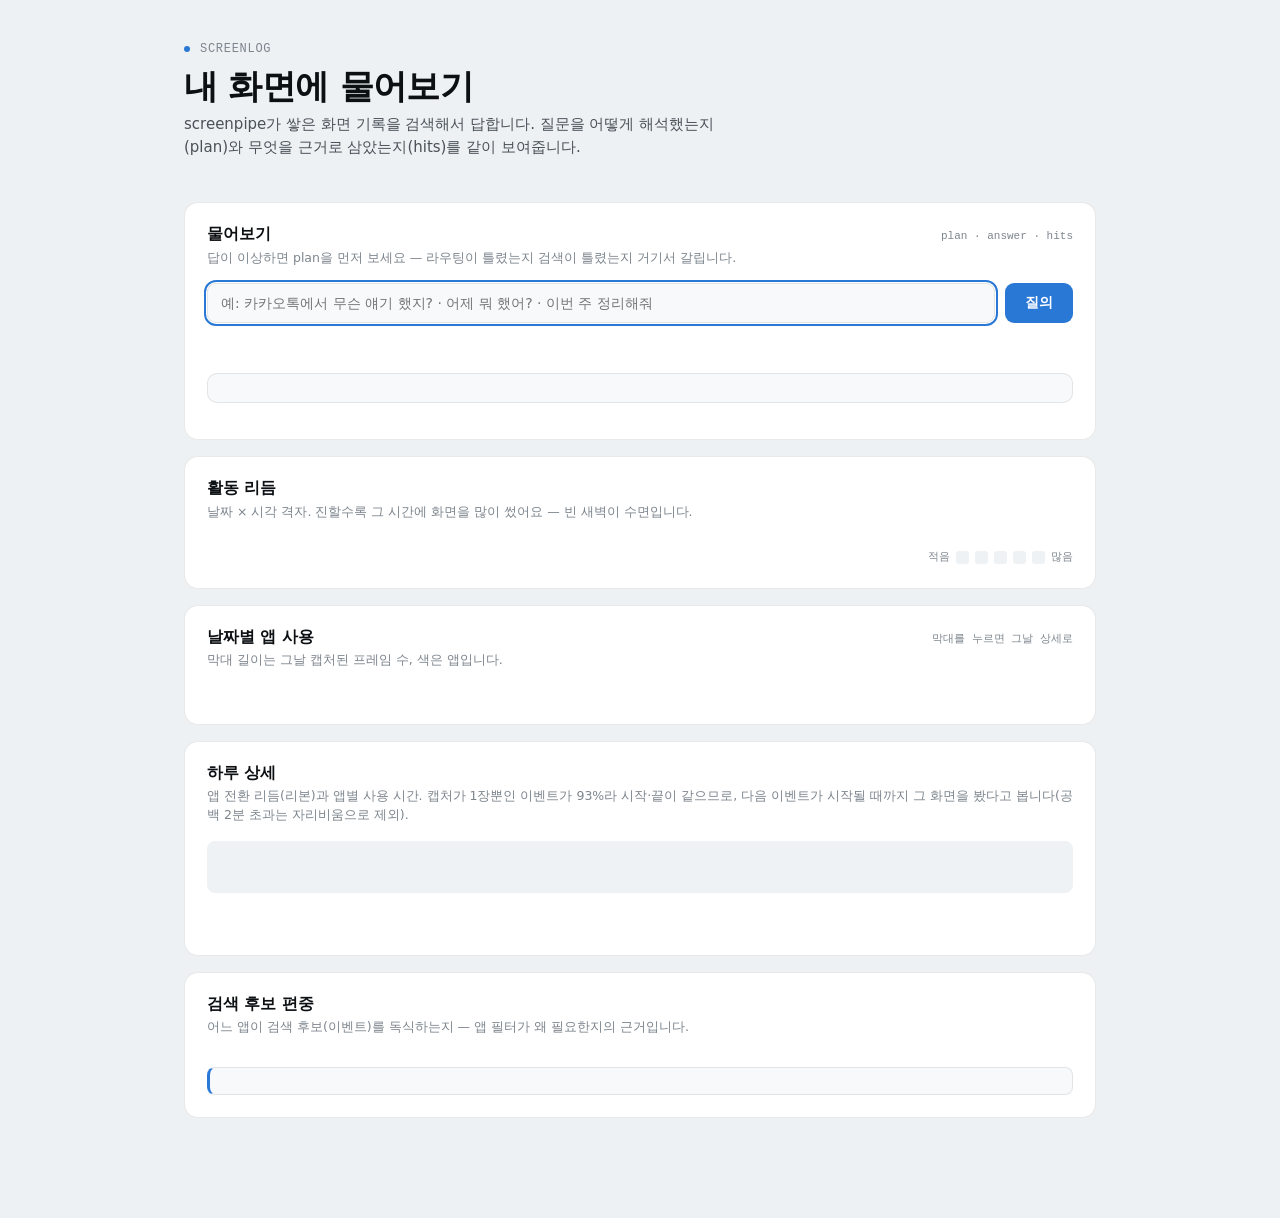
==== src/screenlog/static/index.html @ 644483b4 "feat: 대시보드 통계 API 추가 화면 사용 통계와 하루 타임라인을 브라우저에서 볼 수 있도록  FastAPI 엔드포인트(/api/stats, /api/timeline)와 정적" ====
<!DOCTYPE html>
<html lang="ko">
<head>
<meta charset="utf-8">
<meta name="viewport" content="width=device-width, initial-scale=1">
<title>screenlog</title>
<style>
  :root{
    color-scheme: light;
    --plane:#eef1f4; --surface:#fff; --surface-2:#f7f9fb; --surface-3:#eef2f5;
    --ink:#0d1013; --ink-2:#4a5158; --muted:#7d858d;
    --baseline:#ccd3da; --border:rgba(13,16,19,.09);
    --accent:#2a78d6; --warn:#c2740b; --warn-bg:#fdf3e3;
    --app-1:#2a78d6; --app-2:#008300; --app-3:#e87ba4; --app-4:#eda100;
    --app-5:#1baf7a; --app-6:#eb6834; --app-7:#4a3aa7; --app-8:#e34948;
    --mono: ui-monospace,"SF Mono",Menlo,Consolas,monospace;
    --sans: system-ui,-apple-system,"Apple SD Gothic Neo","Segoe UI",sans-serif;
  }
  @media (prefers-color-scheme: dark){
    :root{
      color-scheme: dark;
      --plane:#0b0c0e; --surface:#17181b; --surface-2:#1d1f23; --surface-3:#26292e;
      --ink:#f3f5f7; --ink-2:#b7bec6; --muted:#828a92;
      --baseline:#383c42; --border:rgba(255,255,255,.10);
      --accent:#3987e5; --warn:#e5a53a; --warn-bg:#2e2413;
      --app-1:#3987e5; --app-2:#3a9a3a; --app-3:#d55181; --app-4:#c98500;
      --app-5:#199e70; --app-6:#d95926; --app-7:#9085e9; --app-8:#e66767;
    }
  }
  *{ box-sizing:border-box; }
  body{ margin:0; background:var(--plane); color:var(--ink); font-family:var(--sans); line-height:1.5; -webkit-font-smoothing:antialiased; }
  .wrap{ max-width:960px; margin:0 auto; padding:40px 24px 72px; }

  header{ margin-bottom:24px; }
  .eyebrow{ font-family:var(--mono); font-size:12px; letter-spacing:.06em; color:var(--muted); text-transform:uppercase; margin:0 0 10px; display:flex; gap:10px; align-items:center; }
  .eyebrow .dot{ width:6px;height:6px;border-radius:50%;background:var(--accent); }
  h1{ font-size:clamp(24px,4vw,34px); line-height:1.1; margin:0 0 8px; letter-spacing:-.02em; font-weight:650; }
  .lede{ font-size:15px; color:var(--ink-2); margin:0; max-width:58ch; }

  .tiles{ display:grid; grid-template-columns:repeat(4,1fr); gap:12px; margin:24px 0 20px; }
  @media(max-width:720px){ .tiles{ grid-template-columns:repeat(2,1fr);} }
  .tile{ background:var(--surface); border:1px solid var(--border); border-radius:12px; padding:16px; }
  .tile .k{ font-family:var(--mono); font-size:11px; letter-spacing:.05em; color:var(--muted); text-transform:uppercase; }
  .tile .v{ font-size:24px; font-weight:640; letter-spacing:-.02em; line-height:1.2; margin-top:2px; }
  .tile .s{ font-size:12.5px; color:var(--muted); margin-top:3px; }

  section{ margin-top:16px; }
  .card{ background:var(--surface); border:1px solid var(--border); border-radius:14px; padding:20px 22px 22px; }
  .card-head{ display:flex; align-items:baseline; justify-content:space-between; gap:12px; flex-wrap:wrap; }
  .card h2{ font-size:15.5px; font-weight:620; margin:0; }
  .card .sub{ font-size:12.5px; color:var(--muted); margin:2px 0 16px; }
  .card .hint{ font-family:var(--mono); font-size:11px; color:var(--muted); }

  .legend{ display:flex; flex-wrap:wrap; gap:10px 16px; margin:2px 0 16px; }
  .legend .li{ display:flex; align-items:center; gap:7px; font-size:12.5px; color:var(--ink-2); }
  .sw{ width:11px; height:11px; border-radius:3px; flex:none; }

  /* 질의 */
  .qform{ display:flex; gap:10px; }
  @media(max-width:560px){ .qform{ flex-direction:column; } }
  #qinput{ flex:1; min-width:0; background:var(--surface-2); border:1px solid var(--border); border-radius:9px; padding:11px 13px; color:var(--ink); font-family:var(--sans); font-size:14px; }
  #qinput:focus{ outline:2px solid var(--accent); outline-offset:1px; }
  #qbtn{ background:var(--accent); color:#fff; border:0; border-radius:9px; padding:11px 20px; font-size:14px; font-weight:600; cursor:pointer; white-space:nowrap; }
  #qbtn:disabled{ opacity:.5; cursor:default; }
  .qstatus{ font-family:var(--mono); font-size:12px; color:var(--muted); margin-top:10px; min-height:1em; }
  .qstatus.err{ color:#d03b3b; }
  .qresult{ margin-top:14px; display:flex; flex-direction:column; gap:14px; }
  .plan-badges{ display:flex; flex-wrap:wrap; gap:8px; }
  .badge{ font-family:var(--mono); font-size:11.5px; padding:4px 10px; border-radius:999px; border:1px solid var(--border); color:var(--muted); background:var(--surface-2); }
  .badge b{ color:var(--ink); font-weight:600; }
  .badge.on{ border-color:var(--accent); color:var(--accent); }
  .badge.intent{ border-color:var(--accent); color:#fff; background:var(--accent); }
  .answer{ font-size:14.5px; line-height:1.65; background:var(--surface-2); border:1px solid var(--border); border-radius:10px; padding:14px 16px; white-space:pre-wrap; }
  .hits{ display:flex; flex-direction:column; gap:8px; }
  .hit{ padding:10px 12px; border:1px solid var(--border); border-radius:9px; background:var(--surface); }
  .hit-head{ display:flex; gap:8px; align-items:center; flex-wrap:wrap; margin-bottom:5px; }
  .hit .happ{ font-size:12.5px; color:var(--ink-2); font-weight:600; display:flex; align-items:center; gap:6px; }
  .hit .hmeta{ font-family:var(--mono); font-size:11.5px; color:var(--muted); }
  .hit .hwin{ font-size:11.5px; color:var(--muted); overflow:hidden; text-overflow:ellipsis; white-space:nowrap; max-width:220px; }
  .hit .hex{ font-size:12.5px; color:var(--ink-2); line-height:1.5; max-height:4.5em; overflow:hidden; }
  .warn{ font-size:11px; padding:2px 8px; border-radius:999px; background:var(--warn-bg); color:var(--warn); border:1px solid var(--border); }

  /* 잔디 */
  .cal-scroll{ overflow-x:auto; }
  .cal{ min-width:620px; }
  .cal-row{ display:grid; grid-template-columns:52px 1fr; align-items:center; gap:10px; margin-bottom:4px; }
  .cal-row .dlab{ font-family:var(--mono); font-size:11.5px; color:var(--ink-2); text-align:right; }
  .cal-row .dlab .wd{ color:var(--muted); }
  .cal-cells{ display:grid; grid-template-columns:repeat(24,1fr); gap:3px; }
  .cell{ aspect-ratio:1; border-radius:3px; background:var(--surface-3); }
  .cal-hours{ display:grid; grid-template-columns:52px 1fr; gap:10px; margin-top:6px; }
  .cal-hours .hx{ display:grid; grid-template-columns:repeat(24,1fr); gap:3px; font-family:var(--mono); font-size:9px; color:var(--muted); }
  .cal-hours .hx span{ text-align:center; }
  .cal-scale{ display:flex; align-items:center; gap:6px; font-family:var(--mono); font-size:11px; color:var(--muted); margin-top:12px; justify-content:flex-end; }
  .cal-scale .cell{ width:13px; height:13px; aspect-ratio:auto; }

  /* 날짜별 스택 */
  .days{ display:flex; flex-direction:column; gap:8px; }
  .drow{ display:grid; grid-template-columns:64px 1fr 96px; align-items:center; gap:12px; padding:6px 8px; border-radius:9px;
         cursor:pointer; border:1px solid transparent; }
  .drow:hover{ background:var(--surface-2); }
  .drow.sel{ background:var(--surface-2); border-color:var(--border); }

  /* 하루 상세 리본 */
  .ribbon-scroll{ overflow-x:auto; }
  .ribbon{ position:relative; height:52px; min-width:620px; border-radius:8px; overflow:hidden; background:var(--surface-3); }
  .blk{ position:absolute; top:0; bottom:0; box-shadow:inset -1px 0 0 0 var(--surface); }
  .axis{ position:relative; min-width:620px; height:18px; margin-top:6px; }
  .tick{ position:absolute; top:0; transform:translateX(-50%); font-family:var(--mono); font-size:10.5px; color:var(--muted); }
  .tick::before{ content:""; position:absolute; top:-8px; left:50%; width:1px; height:5px; background:var(--baseline); }
  .drow .dl{ font-family:var(--mono); font-size:12px; color:var(--ink-2); }
  .drow .dl .wd{ color:var(--muted); margin-left:4px; }
  .dstack{ height:18px; display:flex; border-radius:5px; overflow:hidden; background:var(--surface-3); }
  .dstack span{ box-shadow: inset -1px 0 0 0 var(--surface); }
  .drow .dr{ font-family:var(--mono); font-size:12px; text-align:right; font-variant-numeric:tabular-nums; }
  .drow .dr .u{ color:var(--muted); font-size:11px; }

  /* 편중 막대 */
  .bars{ display:flex; flex-direction:column; gap:10px; }
  .bar-row{ display:grid; grid-template-columns:92px 1fr 72px; align-items:center; gap:12px; }
  .bar-row .name{ font-size:13px; color:var(--ink-2); text-align:right; white-space:nowrap; overflow:hidden; text-overflow:ellipsis; }
  .track{ height:14px; background:var(--surface-3); border-radius:0 4px 4px 0; overflow:hidden; }
  .fill{ height:100%; border-radius:0 4px 4px 0; }
  .bar-row .val{ font-family:var(--mono); font-size:12.5px; text-align:right; font-variant-numeric:tabular-nums; }
  .bar-row .val .u{ color:var(--muted); font-size:11px; }
  .insight{ background:var(--surface-2); border:1px solid var(--border); border-left:3px solid var(--accent); border-radius:8px; padding:13px 15px; font-size:13.5px; color:var(--ink-2); line-height:1.55; margin-top:14px; }
  .insight b{ color:var(--ink); font-weight:600; }

  #tip{ position:fixed; z-index:50; pointer-events:none; opacity:0; transition:opacity .1s; background:var(--ink); color:var(--plane); font-size:12px; padding:7px 10px; border-radius:7px; box-shadow:0 6px 20px rgba(0,0,0,.28); }
  #tip .tt{ font-weight:600; }
  #tip .td{ font-family:var(--mono); opacity:.82; margin-top:2px; }
  footer{ margin-top:28px; font-family:var(--mono); font-size:11px; color:var(--muted); line-height:1.7; }
</style>
</head>
<body>
<div class="wrap">
  <header>
    <p class="eyebrow"><span class="dot"></span> screenlog <span id="daterange"></span></p>
    <h1>내 화면에 물어보기</h1>
    <p class="lede">screenpipe가 쌓은 화면 기록을 검색해서 답합니다. 질문을 어떻게 해석했는지(plan)와 무엇을 근거로 삼았는지(hits)를 같이 보여줍니다.</p>
  </header>

  <div class="tiles" id="tiles"></div>

  <section class="card">
    <div class="card-head"><h2>물어보기</h2><span class="hint">plan · answer · hits</span></div>
    <p class="sub">답이 이상하면 plan을 먼저 보세요 — 라우팅이 틀렸는지 검색이 틀렸는지 거기서 갈립니다.</p>
    <form id="qform" class="qform">
      <input id="qinput" type="text" autocomplete="off" autofocus
             placeholder="예: 카카오톡에서 무슨 얘기 했지? · 어제 뭐 했어? · 이번 주 정리해줘">
      <button type="submit" id="qbtn">질의</button>
    </form>
    <div class="qstatus" id="qstatus"></div>
    <div class="qresult" id="qresult" hidden>
      <div class="plan-badges" id="plan-badges"></div>
      <div class="answer" id="answer"></div>
      <div class="hits" id="hits"></div>
    </div>
  </section>

  <section class="card">
    <div class="card-head"><h2>활동 리듬</h2><span class="hint" id="cal-hint"></span></div>
    <p class="sub">날짜 × 시각 격자. 진할수록 그 시간에 화면을 많이 썼어요 — 빈 새벽이 수면입니다.</p>
    <div class="cal-scroll"><div class="cal" id="cal"></div></div>
    <div class="cal-scale">적음 <span class="cell" data-l="0"></span><span class="cell" data-l="1"></span><span class="cell" data-l="2"></span><span class="cell" data-l="3"></span><span class="cell" data-l="4"></span> 많음</div>
  </section>

  <section class="card">
    <div class="card-head"><h2>날짜별 앱 사용</h2><span class="hint">막대를 누르면 그날 상세로</span></div>
    <p class="sub">막대 길이는 그날 캡처된 프레임 수, 색은 앱입니다.</p>
    <div class="legend" id="legend"></div>
    <div class="days" id="days"></div>
  </section>

  <section class="card">
    <div class="card-head"><h2 id="detail-title">하루 상세</h2><span class="hint" id="detail-meta"></span></div>
    <p class="sub">앱 전환 리듬(리본)과 앱별 사용 시간. 캡처가 1장뿐인 이벤트가 93%라
       시작·끝이 같으므로, 다음 이벤트가 시작될 때까지 그 화면을 봤다고 봅니다(공백 2분 초과는 자리비움으로 제외).</p>
    <div class="ribbon-scroll"><div class="ribbon" id="ribbon"></div><div class="axis" id="axis"></div></div>
    <div style="height:16px"></div>
    <div class="bars" id="appbars"></div>
  </section>

  <section class="card">
    <div class="card-head"><h2>검색 후보 편중</h2><span class="hint" id="conc-hint"></span></div>
    <p class="sub">어느 앱이 검색 후보(이벤트)를 독식하는지 — 앱 필터가 왜 필요한지의 근거입니다.</p>
    <div class="bars" id="conc"></div>
    <div class="insight" id="conc-insight"></div>
  </section>

  <footer id="footer"></footer>
</div>

<div id="tip"><div class="tt"></div><div class="td"></div></div>

<script>
const LABEL = {"zoom.us":"Zoom","Google Chrome":"Chrome"};
const lab = a => LABEL[a] || a;
const $ = s => document.querySelector(s);
const el = (t,c,txt)=>{ const e=document.createElement(t); if(c)e.className=c; if(txt!=null)e.textContent=txt; return e; };
const pad2 = n => String(n).padStart(2,"0");
const esc = s => String(s??"").replace(/[&<>"']/g, c=>({"&":"&amp;","<":"&lt;",">":"&gt;",'"':"&quot;","'":"&#39;"}[c]));

let APP_SLOT = {};
const colorVar = a => APP_SLOT[a] || "var(--muted)";

const tip=$("#tip");
function showTip(e,t,d){ tip.querySelector(".tt").textContent=t; tip.querySelector(".td").textContent=d||""; tip.style.opacity=1; moveTip(e); }
function moveTip(e){ const p=14; let x=e.clientX+p,y=e.clientY+p; const r=tip.getBoundingClientRect();
  if(x+r.width>innerWidth-8)x=e.clientX-r.width-p; if(y+r.height>innerHeight-8)y=e.clientY-r.height-p;
  tip.style.left=x+"px"; tip.style.top=y+"px"; }
function bindTip(n,t,d){ n.addEventListener("mouseenter",e=>showTip(e,t,d)); n.addEventListener("mousemove",moveTip); n.addEventListener("mouseleave",()=>tip.style.opacity=0); }

// ---------- 질의 ----------
const qform=$("#qform"), qinput=$("#qinput"), qbtn=$("#qbtn"), qstatus=$("#qstatus"), qresult=$("#qresult");

qform.addEventListener("submit", async e=>{
  e.preventDefault();
  const question = qinput.value.trim();
  if(!question) return;

  qbtn.disabled=true; qstatus.className="qstatus";
  qstatus.textContent="검색 중… (첫 질의는 임베딩 모델 로딩으로 느릴 수 있어요)";

  try{
    const res = await fetch("/api/ask",{ method:"POST", headers:{"Content-Type":"application/json"}, body:JSON.stringify({question}) });
    if(!res.ok) throw new Error("서버 오류 "+res.status);
    renderAnswer(await res.json());
    qstatus.textContent="";
  }catch(err){
    qstatus.className="qstatus err"; qstatus.textContent="오류: "+err.message;
  }finally{ qbtn.disabled=false; }
});

function renderAnswer(data){
  const p=data.plan;
  const badges=$("#plan-badges"); badges.innerHTML="";

  // plan을 배지로. 값이 있는 것만 강조해서, 무엇이 필터로 걸렸는지 한눈에 보이게.
  const items=[["app",p.app],["hour",p.hour],["date",p.date],
               ["dates", p.dates ? p.dates.length+"일" : null]];
  for(const [k,v] of items){
    const b=el("span","badge"+(v!=null?" on":""));
    b.innerHTML = `${k}=<b>${esc(v==null?"null":v)}</b>`;
    badges.append(b);
  }
  if(p.intent){ const b=el("span","badge intent"); b.innerHTML=`intent=<b>${esc(p.intent)}</b>`; badges.append(b); }

  $("#answer").textContent = data.answer;

  const hits=$("#hits"); hits.innerHTML="";
  if(data.hits.length){
    for(const h of data.hits){
      const card=el("div","hit");
      const head=el("div","hit-head");
      const app=el("div","happ");
      const sw=el("span","sw"); sw.style.background=colorVar(h.app);
      app.append(sw, document.createTextNode(lab(h.app)));
      head.append(app, el("span","hmeta", h.start.slice(5,16).replace("T"," ")+" · "+h.distance));
      if(h.window) head.append(el("span","hwin", h.window));
      if(h.ai_app) head.append(el("span","warn","AI 화면 · 재귀 오염 주의"));
      card.append(head, el("div","hex", h.excerpt));
      hits.append(card);
    }
  }else if(p.dates){
    hits.append(el("div","hint","여러 날짜 요약 경로 — 하루 요약으로 답해서 이벤트 단위 근거가 없습니다."));
  }
  qresult.hidden=false;
}

// ---------- 대시보드 ----------
(async ()=>{
  const D = await fetch("/api/stats").then(r=>r.json());
  if(!D.dates.length){ $("#footer").textContent="색인된 이벤트가 없습니다."; return; }

  D.apps.forEach((a,i)=>{ APP_SLOT[a] = i<8 ? `var(--app-${i+1})` : "var(--muted)"; });
  const TOP=D.apps.slice(0,8), TOPSET=new Set(TOP);
  const foldApp = a => TOPSET.has(a) ? a : "기타";

  $("#daterange").textContent = `· ${D.dates[0]} ~ ${D.dates.at(-1)} · ${D.overall.day_count}일`;

  // tiles
  const O=D.overall;
  const tiles=[
    {k:"검색 후보", v:O.total_events.toLocaleString(), s:`이벤트 · ${O.total_frames.toLocaleString()} 프레임`},
    {k:"기간", v:O.day_count+"일", s:`가장 바쁜 날 ${O.busiest_day.slice(5)}`},
    {k:"1위 앱", v:lab(O.top_app), s:`${O.top_app_frames.toLocaleString()} 프레임`},
    {k:"후보 편중", v:O.top_app_event_share+"%", s:`${lab(O.top_app)}가 차지`},
  ];
  const tilesEl=$("#tiles");
  tiles.forEach(t=>{ const c=el("div","tile"); c.append(el("div","k",t.k), el("div","v",t.v), el("div","s",t.s)); tilesEl.append(c); });

  // 잔디
  const cellMap={};
  D.calendar.forEach(c=>{ (cellMap[c.date]=cellMap[c.date]||{})[c.hour]=c.frames; });
  const calMax=Math.max(...D.calendar.map(c=>c.frames),1);
  const alphaFor = f => f>0 ? (14 + 86*Math.pow(f/calMax,0.6)) : 0;
  const cal=$("#cal");
  D.per_day.forEach(d=>{
    const row=el("div","cal-row");
    const dl=el("div","dlab"); dl.innerHTML=`${esc(d.date.slice(5))}<span class="wd"> ${esc(d.weekday_kr)}</span>`;
    const cc=el("div","cal-cells");
    for(let h=0;h<24;h++){
      const f=(cellMap[d.date]||{})[h]||0;
      const cell=el("div","cell");
      if(f>0) cell.style.background=`color-mix(in srgb, var(--accent) ${alphaFor(f)}%, transparent)`;
      bindTip(cell, `${d.date.slice(5)} ${d.weekday_kr} · ${pad2(h)}시`, f>0?`${f} 프레임`:"활동 없음");
      cc.append(cell);
    }
    row.append(dl,cc); cal.append(row);
  });
  const hoursWrap=el("div","cal-hours"); hoursWrap.append(el("div"));
  const hx=el("div","hx");
  for(let h=0;h<24;h++) hx.append(el("span",null,[0,6,12,18,23].includes(h)?String(h):""));
  hoursWrap.append(hx); cal.append(hoursWrap);
  $("#cal-hint").textContent=`셀 최대 ${calMax} 프레임/시간`;
  document.querySelectorAll(".cal-scale .cell[data-l]").forEach(sw=>{
    const l=+sw.dataset.l;
    sw.style.background = l===0 ? "var(--surface-3)" : `color-mix(in srgb, var(--accent) ${[0,30,52,74,100][l]}%, transparent)`;
  });

  // legend
  const legend=$("#legend");
  const legendApps = D.apps.length>8 ? [...TOP,"기타"] : TOP;
  legendApps.forEach(a=>{ const li=el("div","li"); const sw=el("span","sw"); sw.style.background=colorVar(a);
    li.append(sw, el("span",null,lab(a))); legend.append(li); });

  // 날짜별 스택
  const daysEl=$("#days");
  const maxFrames=Math.max(...D.per_day.map(d=>d.frames),1);
  D.per_day.forEach(d=>{
    const row=el("div","drow");
    const dl=el("div","dl"); dl.innerHTML=`${esc(d.date.slice(5))}<span class="wd">${esc(d.weekday_kr)}</span>`;

    // 상위 8개 밖의 앱은 '기타'로 접어서 색이 무한정 늘어나지 않게 한다.
    const folded={};
    for(const [a,f] of Object.entries(d.app_frames)) { const k=foldApp(a); folded[k]=(folded[k]||0)+f; }

    const stack=el("div","dstack");
    stack.style.width=(d.frames/maxFrames*100)+"%";
    Object.entries(folded).sort((a,b)=>b[1]-a[1]).forEach(([a,f])=>{
      const seg=el("span"); seg.style.width=(f/d.frames*100)+"%"; seg.style.background=colorVar(a);
      bindTip(seg, `${lab(a)} · ${d.date.slice(5)}`, `${f} 프레임`);
      stack.append(seg);
    });
    const wrap=el("div"); wrap.append(stack);
    const dr=el("div","dr"); dr.innerHTML=`${d.frames.toLocaleString()}<span class="u"> 프레임</span>`;
    row.append(dl,wrap,dr);

    // 날짜를 DOM에 직접 붙여둔다. 인덱스로 행을 찾으면 렌더 순서가 바뀔 때 어긋난다.
    row.dataset.date = d.date;
    row.addEventListener("click", ()=>selectDay(d));
    daysEl.append(row);
  });

  function selectDay(day){
    document.querySelectorAll(".drow.sel").forEach(r=>r.classList.remove("sel"));
    const row = daysEl.querySelector(`.drow[data-date="${day.date}"]`);
    if(row) row.classList.add("sel");
    loadTimeline(day);
  }

  // ---------- 하루 상세 (리본) ----------
  const fmtMin = sec => { const m=Math.round(sec/60); const h=Math.floor(m/60);
    return h ? `${h}시간 ${m%60}분` : `${m}분`; };
  const hhmm = sec => `${pad2(Math.floor(sec/3600))}:${pad2(Math.floor(sec%3600/60))}`;

  async function loadTimeline(day){
    const t = await fetch(`/api/timeline/${day.date}`).then(r=>r.json());
    const ribbon=$("#ribbon"), axis=$("#axis"), bars=$("#appbars");
    ribbon.innerHTML=""; axis.innerHTML=""; bars.innerHTML="";

    $("#detail-title").textContent = `${day.date} (${day.weekday_kr})`;

    if(!t.blocks.length){ $("#detail-meta").textContent="기록 없음"; return; }

    // 리본의 좌우 끝은 그날 첫 활동 ~ 마지막 활동. 하루 24시간을 다 그리면
    // 활동이 없는 새벽이 화면의 절반을 먹는다.
    const from=t.blocks[0].start_sec, to=t.blocks.at(-1).end_sec, span=to-from;
    const totalSec=Object.values(t.app_seconds).reduce((a,b)=>a+b,0);
    $("#detail-meta").textContent=`${hhmm(from)} ~ ${hhmm(to)} · 체류 ${fmtMin(totalSec)}`;

    for(const b of t.blocks){
      const blk=el("div","blk");
      blk.style.left=((b.start_sec-from)/span*100)+"%";
      blk.style.width=Math.max((b.end_sec-b.start_sec)/span*100, 0.2)+"%";
      blk.style.background=colorVar(b.app);
      bindTip(blk, lab(b.app), `${hhmm(b.start_sec)} ~ ${hhmm(b.end_sec)}`);
      ribbon.append(blk);
    }

    // 눈금은 정시마다. 폭이 좁으면 2~3시간 간격으로 띄운다.
    const step = span > 6*3600 ? 2 : 1;
    for(let h=Math.ceil(from/3600); h*3600<=to; h+=step){
      const tick=el("div","tick", h+"시");
      tick.style.left=((h*3600-from)/span*100)+"%";
      axis.append(tick);
    }

    const maxSec=Math.max(...Object.values(t.app_seconds),1);
    Object.entries(t.app_seconds).forEach(([a,sec])=>{
      if(sec < 60) return;                     // 1분 미만은 표에서 뺀다
      const row=el("div","bar-row");
      const track=el("div","track"); const fill=el("div","fill");
      fill.style.width=(sec/maxSec*100)+"%"; fill.style.background=colorVar(a); track.append(fill);
      const val=el("div","val"); val.textContent=fmtMin(sec);
      row.append(el("div","name",lab(a)), track, val); bars.append(row);
    });
  }

  // 처음엔 가장 바쁜 날을 열어둔다. 빈 리본으로 시작하면 이 섹션이 뭘 하는지 안 보인다.
  selectDay(D.per_day.find(d=>d.date===O.busiest_day) || D.per_day.at(-1));

  // 편중
  const conc=$("#conc");
  const concMax=Math.max(...Object.values(D.app_events),1);
  Object.entries(D.app_events).slice(0,8).forEach(([a,n])=>{
    const row=el("div","bar-row");
    const track=el("div","track"); const fill=el("div","fill");
    fill.style.width=(n/concMax*100)+"%"; fill.style.background=colorVar(a); track.append(fill);
    const val=el("div","val"); val.innerHTML=`${n.toLocaleString()}<span class="u"> 개</span>`;
    row.append(el("div","name",lab(a)), track, val); conc.append(row);
  });
  $("#conc-hint").textContent=`이벤트 ${O.total_events.toLocaleString()}개`;
  $("#conc-insight").innerHTML =
    `<b>${esc(lab(O.top_app))}</b>가 검색 후보의 <b>${O.top_app_event_share}%</b>를 차지합니다. ` +
    `앱 이름은 임베딩 공간에 축이 없어서, 필터 없이 검색하면 후보가 많은 앱이 상위를 독식합니다 — ` +
    `그래서 라우팅이 <b>app</b> 필터를 먼저 뽑습니다.`;

  $("#footer").textContent =
    `이벤트 ${O.total_events.toLocaleString()}개 · 프레임 ${O.total_frames.toLocaleString()}개 · ${D.dates[0]} ~ ${D.dates.at(-1)} · 로컬에서만 실행됩니다`;
})();
</script>
</body>
</html>
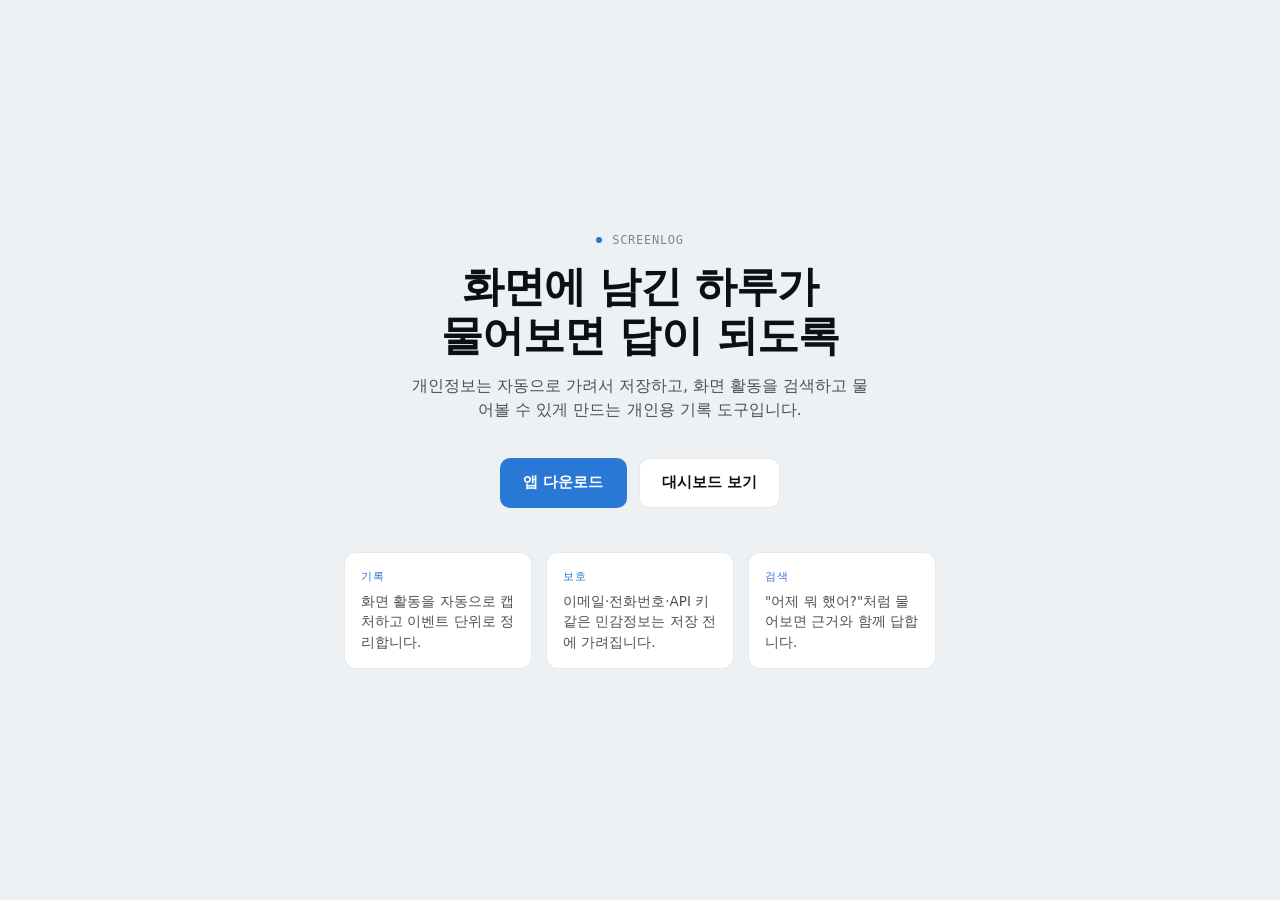
==== commit 99931ff7: "feat: 녹화+메뉴바 통합 앱으로 배포, 랜딩/대시보드 페이지 분리, 빌드 캐시 적용" ====
--- a/src/screenlog/static/index.html
+++ b/src/screenlog/static/index.html
@@ -11,8 +11,6 @@
     --ink:#0d1013; --ink-2:#4a5158; --muted:#7d858d;
     --baseline:#ccd3da; --border:rgba(13,16,19,.09);
     --accent:#2a78d6; --warn:#c2740b; --warn-bg:#fdf3e3;
-    --app-1:#2a78d6; --app-2:#008300; --app-3:#e87ba4; --app-4:#eda100;
-    --app-5:#1baf7a; --app-6:#eb6834; --app-7:#4a3aa7; --app-8:#e34948;
     --mono: ui-monospace,"SF Mono",Menlo,Consolas,monospace;
     --sans: system-ui,-apple-system,"Apple SD Gothic Neo","Segoe UI",sans-serif;
   }
@@ -23,413 +21,70 @@
       --ink:#f3f5f7; --ink-2:#b7bec6; --muted:#828a92;
       --baseline:#383c42; --border:rgba(255,255,255,.10);
       --accent:#3987e5; --warn:#e5a53a; --warn-bg:#2e2413;
-      --app-1:#3987e5; --app-2:#3a9a3a; --app-3:#d55181; --app-4:#c98500;
-      --app-5:#199e70; --app-6:#d95926; --app-7:#9085e9; --app-8:#e66767;
     }
   }
   *{ box-sizing:border-box; }
-  body{ margin:0; background:var(--plane); color:var(--ink); font-family:var(--sans); line-height:1.5; -webkit-font-smoothing:antialiased; }
-  .wrap{ max-width:960px; margin:0 auto; padding:40px 24px 72px; }
+  body{
+    margin:0; min-height:100vh; background:var(--plane); color:var(--ink);
+    font-family:var(--sans); line-height:1.5; -webkit-font-smoothing:antialiased;
+    display:flex; align-items:center; justify-content:center;
+  }
+  .wrap{ max-width:640px; margin:0 auto; padding:64px 24px; text-align:center; }
 
-  header{ margin-bottom:24px; }
-  .eyebrow{ font-family:var(--mono); font-size:12px; letter-spacing:.06em; color:var(--muted); text-transform:uppercase; margin:0 0 10px; display:flex; gap:10px; align-items:center; }
+  .eyebrow{
+    font-family:var(--mono); font-size:12px; letter-spacing:.06em; color:var(--muted);
+    text-transform:uppercase; margin:0 0 14px; display:flex; gap:10px; align-items:center;
+    justify-content:center;
+  }
   .eyebrow .dot{ width:6px;height:6px;border-radius:50%;background:var(--accent); }
-  h1{ font-size:clamp(24px,4vw,34px); line-height:1.1; margin:0 0 8px; letter-spacing:-.02em; font-weight:650; }
-  .lede{ font-size:15px; color:var(--ink-2); margin:0; max-width:58ch; }
 
-  .tiles{ display:grid; grid-template-columns:repeat(4,1fr); gap:12px; margin:24px 0 20px; }
-  @media(max-width:720px){ .tiles{ grid-template-columns:repeat(2,1fr);} }
-  .tile{ background:var(--surface); border:1px solid var(--border); border-radius:12px; padding:16px; }
-  .tile .k{ font-family:var(--mono); font-size:11px; letter-spacing:.05em; color:var(--muted); text-transform:uppercase; }
-  .tile .v{ font-size:24px; font-weight:640; letter-spacing:-.02em; line-height:1.2; margin-top:2px; }
-  .tile .s{ font-size:12.5px; color:var(--muted); margin-top:3px; }
+  h1{ font-size:clamp(28px,5vw,42px); line-height:1.15; margin:0 0 14px; letter-spacing:-.02em; font-weight:650; }
+  .lede{ font-size:16px; color:var(--ink-2); margin:0 auto 36px; max-width:46ch; }
 
-  section{ margin-top:16px; }
-  .card{ background:var(--surface); border:1px solid var(--border); border-radius:14px; padding:20px 22px 22px; }
-  .card-head{ display:flex; align-items:baseline; justify-content:space-between; gap:12px; flex-wrap:wrap; }
-  .card h2{ font-size:15.5px; font-weight:620; margin:0; }
-  .card .sub{ font-size:12.5px; color:var(--muted); margin:2px 0 16px; }
-  .card .hint{ font-family:var(--mono); font-size:11px; color:var(--muted); }
+  .actions{ display:flex; gap:12px; justify-content:center; flex-wrap:wrap; margin-bottom:44px; }
+  .btn{
+    display:inline-flex; align-items:center; gap:8px; padding:13px 22px;
+    border-radius:10px; font-size:14.5px; font-weight:620; text-decoration:none;
+    border:1px solid transparent; cursor:pointer;
+  }
+  .btn-primary{ background:var(--accent); color:white; }
+  .btn-secondary{ background:var(--surface); color:var(--ink); border-color:var(--border); }
 
-  .legend{ display:flex; flex-wrap:wrap; gap:10px 16px; margin:2px 0 16px; }
-  .legend .li{ display:flex; align-items:center; gap:7px; font-size:12.5px; color:var(--ink-2); }
-  .sw{ width:11px; height:11px; border-radius:3px; flex:none; }
-
-  /* 질의 */
-  .qform{ display:flex; gap:10px; }
-  @media(max-width:560px){ .qform{ flex-direction:column; } }
-  #qinput{ flex:1; min-width:0; background:var(--surface-2); border:1px solid var(--border); border-radius:9px; padding:11px 13px; color:var(--ink); font-family:var(--sans); font-size:14px; }
-  #qinput:focus{ outline:2px solid var(--accent); outline-offset:1px; }
-  #qbtn{ background:var(--accent); color:#fff; border:0; border-radius:9px; padding:11px 20px; font-size:14px; font-weight:600; cursor:pointer; white-space:nowrap; }
-  #qbtn:disabled{ opacity:.5; cursor:default; }
-  .qstatus{ font-family:var(--mono); font-size:12px; color:var(--muted); margin-top:10px; min-height:1em; }
-  .qstatus.err{ color:#d03b3b; }
-  .qresult{ margin-top:14px; display:flex; flex-direction:column; gap:14px; }
-  .plan-badges{ display:flex; flex-wrap:wrap; gap:8px; }
-  .badge{ font-family:var(--mono); font-size:11.5px; padding:4px 10px; border-radius:999px; border:1px solid var(--border); color:var(--muted); background:var(--surface-2); }
-  .badge b{ color:var(--ink); font-weight:600; }
-  .badge.on{ border-color:var(--accent); color:var(--accent); }
-  .badge.intent{ border-color:var(--accent); color:#fff; background:var(--accent); }
-  .answer{ font-size:14.5px; line-height:1.65; background:var(--surface-2); border:1px solid var(--border); border-radius:10px; padding:14px 16px; white-space:pre-wrap; }
-  .hits{ display:flex; flex-direction:column; gap:8px; }
-  .hit{ padding:10px 12px; border:1px solid var(--border); border-radius:9px; background:var(--surface); }
-  .hit-head{ display:flex; gap:8px; align-items:center; flex-wrap:wrap; margin-bottom:5px; }
-  .hit .happ{ font-size:12.5px; color:var(--ink-2); font-weight:600; display:flex; align-items:center; gap:6px; }
-  .hit .hmeta{ font-family:var(--mono); font-size:11.5px; color:var(--muted); }
-  .hit .hwin{ font-size:11.5px; color:var(--muted); overflow:hidden; text-overflow:ellipsis; white-space:nowrap; max-width:220px; }
-  .hit .hex{ font-size:12.5px; color:var(--ink-2); line-height:1.5; max-height:4.5em; overflow:hidden; }
-  .warn{ font-size:11px; padding:2px 8px; border-radius:999px; background:var(--warn-bg); color:var(--warn); border:1px solid var(--border); }
-
-  /* 잔디 */
-  .cal-scroll{ overflow-x:auto; }
-  .cal{ min-width:620px; }
-  .cal-row{ display:grid; grid-template-columns:52px 1fr; align-items:center; gap:10px; margin-bottom:4px; }
-  .cal-row .dlab{ font-family:var(--mono); font-size:11.5px; color:var(--ink-2); text-align:right; }
-  .cal-row .dlab .wd{ color:var(--muted); }
-  .cal-cells{ display:grid; grid-template-columns:repeat(24,1fr); gap:3px; }
-  .cell{ aspect-ratio:1; border-radius:3px; background:var(--surface-3); }
-  .cal-hours{ display:grid; grid-template-columns:52px 1fr; gap:10px; margin-top:6px; }
-  .cal-hours .hx{ display:grid; grid-template-columns:repeat(24,1fr); gap:3px; font-family:var(--mono); font-size:9px; color:var(--muted); }
-  .cal-hours .hx span{ text-align:center; }
-  .cal-scale{ display:flex; align-items:center; gap:6px; font-family:var(--mono); font-size:11px; color:var(--muted); margin-top:12px; justify-content:flex-end; }
-  .cal-scale .cell{ width:13px; height:13px; aspect-ratio:auto; }
-
-  /* 날짜별 스택 */
-  .days{ display:flex; flex-direction:column; gap:8px; }
-  .drow{ display:grid; grid-template-columns:64px 1fr 96px; align-items:center; gap:12px; padding:6px 8px; border-radius:9px;
-         cursor:pointer; border:1px solid transparent; }
-  .drow:hover{ background:var(--surface-2); }
-  .drow.sel{ background:var(--surface-2); border-color:var(--border); }
-
-  /* 하루 상세 리본 */
-  .ribbon-scroll{ overflow-x:auto; }
-  .ribbon{ position:relative; height:52px; min-width:620px; border-radius:8px; overflow:hidden; background:var(--surface-3); }
-  .blk{ position:absolute; top:0; bottom:0; box-shadow:inset -1px 0 0 0 var(--surface); }
-  .axis{ position:relative; min-width:620px; height:18px; margin-top:6px; }
-  .tick{ position:absolute; top:0; transform:translateX(-50%); font-family:var(--mono); font-size:10.5px; color:var(--muted); }
-  .tick::before{ content:""; position:absolute; top:-8px; left:50%; width:1px; height:5px; background:var(--baseline); }
-  .drow .dl{ font-family:var(--mono); font-size:12px; color:var(--ink-2); }
-  .drow .dl .wd{ color:var(--muted); margin-left:4px; }
-  .dstack{ height:18px; display:flex; border-radius:5px; overflow:hidden; background:var(--surface-3); }
-  .dstack span{ box-shadow: inset -1px 0 0 0 var(--surface); }
-  .drow .dr{ font-family:var(--mono); font-size:12px; text-align:right; font-variant-numeric:tabular-nums; }
-  .drow .dr .u{ color:var(--muted); font-size:11px; }
-
-  /* 편중 막대 */
-  .bars{ display:flex; flex-direction:column; gap:10px; }
-  .bar-row{ display:grid; grid-template-columns:92px 1fr 72px; align-items:center; gap:12px; }
-  .bar-row .name{ font-size:13px; color:var(--ink-2); text-align:right; white-space:nowrap; overflow:hidden; text-overflow:ellipsis; }
-  .track{ height:14px; background:var(--surface-3); border-radius:0 4px 4px 0; overflow:hidden; }
-  .fill{ height:100%; border-radius:0 4px 4px 0; }
-  .bar-row .val{ font-family:var(--mono); font-size:12.5px; text-align:right; font-variant-numeric:tabular-nums; }
-  .bar-row .val .u{ color:var(--muted); font-size:11px; }
-  .insight{ background:var(--surface-2); border:1px solid var(--border); border-left:3px solid var(--accent); border-radius:8px; padding:13px 15px; font-size:13.5px; color:var(--ink-2); line-height:1.55; margin-top:14px; }
-  .insight b{ color:var(--ink); font-weight:600; }
-
-  #tip{ position:fixed; z-index:50; pointer-events:none; opacity:0; transition:opacity .1s; background:var(--ink); color:var(--plane); font-size:12px; padding:7px 10px; border-radius:7px; box-shadow:0 6px 20px rgba(0,0,0,.28); }
-  #tip .tt{ font-weight:600; }
-  #tip .td{ font-family:var(--mono); opacity:.82; margin-top:2px; }
-  footer{ margin-top:28px; font-family:var(--mono); font-size:11px; color:var(--muted); line-height:1.7; }
+  .features{ display:grid; grid-template-columns:repeat(3,1fr); gap:14px; text-align:left; }
+  @media(max-width:560px){ .features{ grid-template-columns:1fr; } }
+  .feature{ background:var(--surface); border:1px solid var(--border); border-radius:12px; padding:16px; }
+  .feature .k{ font-family:var(--mono); font-size:11px; letter-spacing:.05em; color:var(--accent); text-transform:uppercase; margin-bottom:6px; }
+  .feature .v{ font-size:13.5px; color:var(--ink-2); }
 </style>
 </head>
 <body>
-<div class="wrap">
-  <header>
-    <p class="eyebrow"><span class="dot"></span> screenlog <span id="daterange"></span></p>
-    <h1>내 화면에 물어보기</h1>
-    <p class="lede">screenpipe가 쌓은 화면 기록을 검색해서 답합니다. 질문을 어떻게 해석했는지(plan)와 무엇을 근거로 삼았는지(hits)를 같이 보여줍니다.</p>
-  </header>
+  <div class="wrap">
+    <p class="eyebrow"><span class="dot"></span>screenlog</p>
+    <h1>화면에 남긴 하루가<br>물어보면 답이 되도록</h1>
+    <p class="lede">
+      개인정보는 자동으로 가려서 저장하고, 화면 활동을 검색하고 물어볼 수
+      있게 만드는 개인용 기록 도구입니다.
+    </p>
 
-  <div class="tiles" id="tiles"></div>
+    <div class="actions">
+      <a class="btn btn-primary" href="/download/">앱 다운로드</a>
+      <a class="btn btn-secondary" href="/dashboard">대시보드 보기</a>
+    </div>
 
-  <section class="card">
-    <div class="card-head"><h2>물어보기</h2><span class="hint">plan · answer · hits</span></div>
-    <p class="sub">답이 이상하면 plan을 먼저 보세요 — 라우팅이 틀렸는지 검색이 틀렸는지 거기서 갈립니다.</p>
-    <form id="qform" class="qform">
-      <input id="qinput" type="text" autocomplete="off" autofocus
-             placeholder="예: 카카오톡에서 무슨 얘기 했지? · 어제 뭐 했어? · 이번 주 정리해줘">
-      <button type="submit" id="qbtn">질의</button>
-    </form>
-    <div class="qstatus" id="qstatus"></div>
-    <div class="qresult" id="qresult" hidden>
-      <div class="plan-badges" id="plan-badges"></div>
-      <div class="answer" id="answer"></div>
-      <div class="hits" id="hits"></div>
+    <div class="features">
+      <div class="feature">
+        <div class="k">기록</div>
+        <div class="v">화면 활동을 자동으로 캡처하고 이벤트 단위로 정리합니다.</div>
+      </div>
+      <div class="feature">
+        <div class="k">보호</div>
+        <div class="v">이메일·전화번호·API 키 같은 민감정보는 저장 전에 가려집니다.</div>
+      </div>
+      <div class="feature">
+        <div class="k">검색</div>
+        <div class="v">"어제 뭐 했어?"처럼 물어보면 근거와 함께 답합니다.</div>
+      </div>
     </div>
-  </section>
-
-  <section class="card">
-    <div class="card-head"><h2>활동 리듬</h2><span class="hint" id="cal-hint"></span></div>
-    <p class="sub">날짜 × 시각 격자. 진할수록 그 시간에 화면을 많이 썼어요 — 빈 새벽이 수면입니다.</p>
-    <div class="cal-scroll"><div class="cal" id="cal"></div></div>
-    <div class="cal-scale">적음 <span class="cell" data-l="0"></span><span class="cell" data-l="1"></span><span class="cell" data-l="2"></span><span class="cell" data-l="3"></span><span class="cell" data-l="4"></span> 많음</div>
-  </section>
-
-  <section class="card">
-    <div class="card-head"><h2>날짜별 앱 사용</h2><span class="hint">막대를 누르면 그날 상세로</span></div>
-    <p class="sub">막대 길이는 그날 캡처된 프레임 수, 색은 앱입니다.</p>
-    <div class="legend" id="legend"></div>
-    <div class="days" id="days"></div>
-  </section>
-
-  <section class="card">
-    <div class="card-head"><h2 id="detail-title">하루 상세</h2><span class="hint" id="detail-meta"></span></div>
-    <p class="sub">앱 전환 리듬(리본)과 앱별 사용 시간. 캡처가 1장뿐인 이벤트가 93%라
-       시작·끝이 같으므로, 다음 이벤트가 시작될 때까지 그 화면을 봤다고 봅니다(공백 2분 초과는 자리비움으로 제외).</p>
-    <div class="ribbon-scroll"><div class="ribbon" id="ribbon"></div><div class="axis" id="axis"></div></div>
-    <div style="height:16px"></div>
-    <div class="bars" id="appbars"></div>
-  </section>
-
-  <section class="card">
-    <div class="card-head"><h2>검색 후보 편중</h2><span class="hint" id="conc-hint"></span></div>
-    <p class="sub">어느 앱이 검색 후보(이벤트)를 독식하는지 — 앱 필터가 왜 필요한지의 근거입니다.</p>
-    <div class="bars" id="conc"></div>
-    <div class="insight" id="conc-insight"></div>
-  </section>
-
-  <footer id="footer"></footer>
-</div>
-
-<div id="tip"><div class="tt"></div><div class="td"></div></div>
-
-<script>
-const LABEL = {"zoom.us":"Zoom","Google Chrome":"Chrome"};
-const lab = a => LABEL[a] || a;
-const $ = s => document.querySelector(s);
-const el = (t,c,txt)=>{ const e=document.createElement(t); if(c)e.className=c; if(txt!=null)e.textContent=txt; return e; };
-const pad2 = n => String(n).padStart(2,"0");
-const esc = s => String(s??"").replace(/[&<>"']/g, c=>({"&":"&amp;","<":"&lt;",">":"&gt;",'"':"&quot;","'":"&#39;"}[c]));
-
-let APP_SLOT = {};
-const colorVar = a => APP_SLOT[a] || "var(--muted)";
-
-const tip=$("#tip");
-function showTip(e,t,d){ tip.querySelector(".tt").textContent=t; tip.querySelector(".td").textContent=d||""; tip.style.opacity=1; moveTip(e); }
-function moveTip(e){ const p=14; let x=e.clientX+p,y=e.clientY+p; const r=tip.getBoundingClientRect();
-  if(x+r.width>innerWidth-8)x=e.clientX-r.width-p; if(y+r.height>innerHeight-8)y=e.clientY-r.height-p;
-  tip.style.left=x+"px"; tip.style.top=y+"px"; }
-function bindTip(n,t,d){ n.addEventListener("mouseenter",e=>showTip(e,t,d)); n.addEventListener("mousemove",moveTip); n.addEventListener("mouseleave",()=>tip.style.opacity=0); }
-
-// ---------- 질의 ----------
-const qform=$("#qform"), qinput=$("#qinput"), qbtn=$("#qbtn"), qstatus=$("#qstatus"), qresult=$("#qresult");
-
-qform.addEventListener("submit", async e=>{
-  e.preventDefault();
-  const question = qinput.value.trim();
-  if(!question) return;
-
-  qbtn.disabled=true; qstatus.className="qstatus";
-  qstatus.textContent="검색 중… (첫 질의는 임베딩 모델 로딩으로 느릴 수 있어요)";
-
-  try{
-    const res = await fetch("/api/ask",{ method:"POST", headers:{"Content-Type":"application/json"}, body:JSON.stringify({question}) });
-    if(!res.ok) throw new Error("서버 오류 "+res.status);
-    renderAnswer(await res.json());
-    qstatus.textContent="";
-  }catch(err){
-    qstatus.className="qstatus err"; qstatus.textContent="오류: "+err.message;
-  }finally{ qbtn.disabled=false; }
-});
-
-function renderAnswer(data){
-  const p=data.plan;
-  const badges=$("#plan-badges"); badges.innerHTML="";
-
-  // plan을 배지로. 값이 있는 것만 강조해서, 무엇이 필터로 걸렸는지 한눈에 보이게.
-  const items=[["app",p.app],["hour",p.hour],["date",p.date],
-               ["dates", p.dates ? p.dates.length+"일" : null]];
-  for(const [k,v] of items){
-    const b=el("span","badge"+(v!=null?" on":""));
-    b.innerHTML = `${k}=<b>${esc(v==null?"null":v)}</b>`;
-    badges.append(b);
-  }
-  if(p.intent){ const b=el("span","badge intent"); b.innerHTML=`intent=<b>${esc(p.intent)}</b>`; badges.append(b); }
-
-  $("#answer").textContent = data.answer;
-
-  const hits=$("#hits"); hits.innerHTML="";
-  if(data.hits.length){
-    for(const h of data.hits){
-      const card=el("div","hit");
-      const head=el("div","hit-head");
-      const app=el("div","happ");
-      const sw=el("span","sw"); sw.style.background=colorVar(h.app);
-      app.append(sw, document.createTextNode(lab(h.app)));
-      head.append(app, el("span","hmeta", h.start.slice(5,16).replace("T"," ")+" · "+h.distance));
-      if(h.window) head.append(el("span","hwin", h.window));
-      if(h.ai_app) head.append(el("span","warn","AI 화면 · 재귀 오염 주의"));
-      card.append(head, el("div","hex", h.excerpt));
-      hits.append(card);
-    }
-  }else if(p.dates){
-    hits.append(el("div","hint","여러 날짜 요약 경로 — 하루 요약으로 답해서 이벤트 단위 근거가 없습니다."));
-  }
-  qresult.hidden=false;
-}
-
-// ---------- 대시보드 ----------
-(async ()=>{
-  const D = await fetch("/api/stats").then(r=>r.json());
-  if(!D.dates.length){ $("#footer").textContent="색인된 이벤트가 없습니다."; return; }
-
-  D.apps.forEach((a,i)=>{ APP_SLOT[a] = i<8 ? `var(--app-${i+1})` : "var(--muted)"; });
-  const TOP=D.apps.slice(0,8), TOPSET=new Set(TOP);
-  const foldApp = a => TOPSET.has(a) ? a : "기타";
-
-  $("#daterange").textContent = `· ${D.dates[0]} ~ ${D.dates.at(-1)} · ${D.overall.day_count}일`;
-
-  // tiles
-  const O=D.overall;
-  const tiles=[
-    {k:"검색 후보", v:O.total_events.toLocaleString(), s:`이벤트 · ${O.total_frames.toLocaleString()} 프레임`},
-    {k:"기간", v:O.day_count+"일", s:`가장 바쁜 날 ${O.busiest_day.slice(5)}`},
-    {k:"1위 앱", v:lab(O.top_app), s:`${O.top_app_frames.toLocaleString()} 프레임`},
-    {k:"후보 편중", v:O.top_app_event_share+"%", s:`${lab(O.top_app)}가 차지`},
-  ];
-  const tilesEl=$("#tiles");
-  tiles.forEach(t=>{ const c=el("div","tile"); c.append(el("div","k",t.k), el("div","v",t.v), el("div","s",t.s)); tilesEl.append(c); });
-
-  // 잔디
-  const cellMap={};
-  D.calendar.forEach(c=>{ (cellMap[c.date]=cellMap[c.date]||{})[c.hour]=c.frames; });
-  const calMax=Math.max(...D.calendar.map(c=>c.frames),1);
-  const alphaFor = f => f>0 ? (14 + 86*Math.pow(f/calMax,0.6)) : 0;
-  const cal=$("#cal");
-  D.per_day.forEach(d=>{
-    const row=el("div","cal-row");
-    const dl=el("div","dlab"); dl.innerHTML=`${esc(d.date.slice(5))}<span class="wd"> ${esc(d.weekday_kr)}</span>`;
-    const cc=el("div","cal-cells");
-    for(let h=0;h<24;h++){
-      const f=(cellMap[d.date]||{})[h]||0;
-      const cell=el("div","cell");
-      if(f>0) cell.style.background=`color-mix(in srgb, var(--accent) ${alphaFor(f)}%, transparent)`;
-      bindTip(cell, `${d.date.slice(5)} ${d.weekday_kr} · ${pad2(h)}시`, f>0?`${f} 프레임`:"활동 없음");
-      cc.append(cell);
-    }
-    row.append(dl,cc); cal.append(row);
-  });
-  const hoursWrap=el("div","cal-hours"); hoursWrap.append(el("div"));
-  const hx=el("div","hx");
-  for(let h=0;h<24;h++) hx.append(el("span",null,[0,6,12,18,23].includes(h)?String(h):""));
-  hoursWrap.append(hx); cal.append(hoursWrap);
-  $("#cal-hint").textContent=`셀 최대 ${calMax} 프레임/시간`;
-  document.querySelectorAll(".cal-scale .cell[data-l]").forEach(sw=>{
-    const l=+sw.dataset.l;
-    sw.style.background = l===0 ? "var(--surface-3)" : `color-mix(in srgb, var(--accent) ${[0,30,52,74,100][l]}%, transparent)`;
-  });
-
-  // legend
-  const legend=$("#legend");
-  const legendApps = D.apps.length>8 ? [...TOP,"기타"] : TOP;
-  legendApps.forEach(a=>{ const li=el("div","li"); const sw=el("span","sw"); sw.style.background=colorVar(a);
-    li.append(sw, el("span",null,lab(a))); legend.append(li); });
-
-  // 날짜별 스택
-  const daysEl=$("#days");
-  const maxFrames=Math.max(...D.per_day.map(d=>d.frames),1);
-  D.per_day.forEach(d=>{
-    const row=el("div","drow");
-    const dl=el("div","dl"); dl.innerHTML=`${esc(d.date.slice(5))}<span class="wd">${esc(d.weekday_kr)}</span>`;
-
-    // 상위 8개 밖의 앱은 '기타'로 접어서 색이 무한정 늘어나지 않게 한다.
-    const folded={};
-    for(const [a,f] of Object.entries(d.app_frames)) { const k=foldApp(a); folded[k]=(folded[k]||0)+f; }
-
-    const stack=el("div","dstack");
-    stack.style.width=(d.frames/maxFrames*100)+"%";
-    Object.entries(folded).sort((a,b)=>b[1]-a[1]).forEach(([a,f])=>{
-      const seg=el("span"); seg.style.width=(f/d.frames*100)+"%"; seg.style.background=colorVar(a);
-      bindTip(seg, `${lab(a)} · ${d.date.slice(5)}`, `${f} 프레임`);
-      stack.append(seg);
-    });
-    const wrap=el("div"); wrap.append(stack);
-    const dr=el("div","dr"); dr.innerHTML=`${d.frames.toLocaleString()}<span class="u"> 프레임</span>`;
-    row.append(dl,wrap,dr);
-
-    // 날짜를 DOM에 직접 붙여둔다. 인덱스로 행을 찾으면 렌더 순서가 바뀔 때 어긋난다.
-    row.dataset.date = d.date;
-    row.addEventListener("click", ()=>selectDay(d));
-    daysEl.append(row);
-  });
-
-  function selectDay(day){
-    document.querySelectorAll(".drow.sel").forEach(r=>r.classList.remove("sel"));
-    const row = daysEl.querySelector(`.drow[data-date="${day.date}"]`);
-    if(row) row.classList.add("sel");
-    loadTimeline(day);
-  }
-
-  // ---------- 하루 상세 (리본) ----------
-  const fmtMin = sec => { const m=Math.round(sec/60); const h=Math.floor(m/60);
-    return h ? `${h}시간 ${m%60}분` : `${m}분`; };
-  const hhmm = sec => `${pad2(Math.floor(sec/3600))}:${pad2(Math.floor(sec%3600/60))}`;
-
-  async function loadTimeline(day){
-    const t = await fetch(`/api/timeline/${day.date}`).then(r=>r.json());
-    const ribbon=$("#ribbon"), axis=$("#axis"), bars=$("#appbars");
-    ribbon.innerHTML=""; axis.innerHTML=""; bars.innerHTML="";
-
-    $("#detail-title").textContent = `${day.date} (${day.weekday_kr})`;
-
-    if(!t.blocks.length){ $("#detail-meta").textContent="기록 없음"; return; }
-
-    // 리본의 좌우 끝은 그날 첫 활동 ~ 마지막 활동. 하루 24시간을 다 그리면
-    // 활동이 없는 새벽이 화면의 절반을 먹는다.
-    const from=t.blocks[0].start_sec, to=t.blocks.at(-1).end_sec, span=to-from;
-    const totalSec=Object.values(t.app_seconds).reduce((a,b)=>a+b,0);
-    $("#detail-meta").textContent=`${hhmm(from)} ~ ${hhmm(to)} · 체류 ${fmtMin(totalSec)}`;
-
-    for(const b of t.blocks){
-      const blk=el("div","blk");
-      blk.style.left=((b.start_sec-from)/span*100)+"%";
-      blk.style.width=Math.max((b.end_sec-b.start_sec)/span*100, 0.2)+"%";
-      blk.style.background=colorVar(b.app);
-      bindTip(blk, lab(b.app), `${hhmm(b.start_sec)} ~ ${hhmm(b.end_sec)}`);
-      ribbon.append(blk);
-    }
-
-    // 눈금은 정시마다. 폭이 좁으면 2~3시간 간격으로 띄운다.
-    const step = span > 6*3600 ? 2 : 1;
-    for(let h=Math.ceil(from/3600); h*3600<=to; h+=step){
-      const tick=el("div","tick", h+"시");
-      tick.style.left=((h*3600-from)/span*100)+"%";
-      axis.append(tick);
-    }
-
-    const maxSec=Math.max(...Object.values(t.app_seconds),1);
-    Object.entries(t.app_seconds).forEach(([a,sec])=>{
-      if(sec < 60) return;                     // 1분 미만은 표에서 뺀다
-      const row=el("div","bar-row");
-      const track=el("div","track"); const fill=el("div","fill");
-      fill.style.width=(sec/maxSec*100)+"%"; fill.style.background=colorVar(a); track.append(fill);
-      const val=el("div","val"); val.textContent=fmtMin(sec);
-      row.append(el("div","name",lab(a)), track, val); bars.append(row);
-    });
-  }
-
-  // 처음엔 가장 바쁜 날을 열어둔다. 빈 리본으로 시작하면 이 섹션이 뭘 하는지 안 보인다.
-  selectDay(D.per_day.find(d=>d.date===O.busiest_day) || D.per_day.at(-1));
-
-  // 편중
-  const conc=$("#conc");
-  const concMax=Math.max(...Object.values(D.app_events),1);
-  Object.entries(D.app_events).slice(0,8).forEach(([a,n])=>{
-    const row=el("div","bar-row");
-    const track=el("div","track"); const fill=el("div","fill");
-    fill.style.width=(n/concMax*100)+"%"; fill.style.background=colorVar(a); track.append(fill);
-    const val=el("div","val"); val.innerHTML=`${n.toLocaleString()}<span class="u"> 개</span>`;
-    row.append(el("div","name",lab(a)), track, val); conc.append(row);
-  });
-  $("#conc-hint").textContent=`이벤트 ${O.total_events.toLocaleString()}개`;
-  $("#conc-insight").innerHTML =
-    `<b>${esc(lab(O.top_app))}</b>가 검색 후보의 <b>${O.top_app_event_share}%</b>를 차지합니다. ` +
-    `앱 이름은 임베딩 공간에 축이 없어서, 필터 없이 검색하면 후보가 많은 앱이 상위를 독식합니다 — ` +
-    `그래서 라우팅이 <b>app</b> 필터를 먼저 뽑습니다.`;
-
-  $("#footer").textContent =
-    `이벤트 ${O.total_events.toLocaleString()}개 · 프레임 ${O.total_frames.toLocaleString()}개 · ${D.dates[0]} ~ ${D.dates.at(-1)} · 로컬에서만 실행됩니다`;
-})();
-</script>
+  </div>
 </body>
 </html>
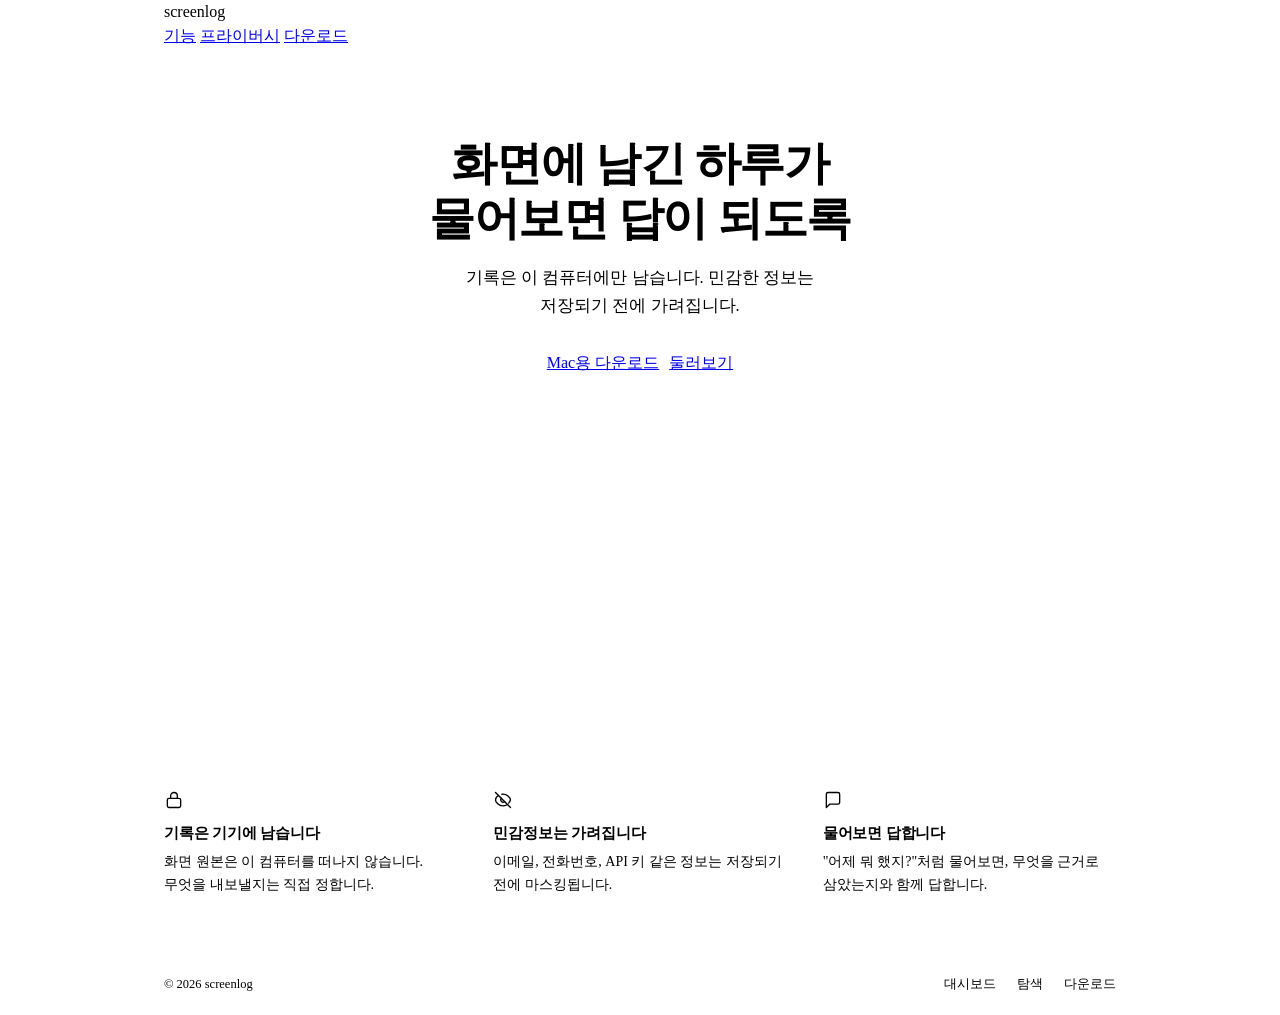
==== commit 0bd3e565: "feat: 웹사이트를 제품처럼 재설계 — 톤 통일 + OG 이미지 + 랜딩 공개 처리 - 공유 디자인 토큰(tokens.css) 신설: 색/내비/워드마크/버튼을 4개 페이지가   " ====
--- a/src/screenlog/static/index.html
+++ b/src/screenlog/static/index.html
@@ -3,88 +3,191 @@
 <head>
 <meta charset="utf-8">
 <meta name="viewport" content="width=device-width, initial-scale=1">
-<title>screenlog</title>
+<title>screenlog — 내 화면 기록에 물어보기</title>
+
+<meta name="description" content="화면 활동을 자동으로 기록하고 검색할 수 있게 만드는 개인용 도구. 원본은 기기에 남고, 민감한 정보는 저장 전에 가려집니다.">
+<meta property="og:type" content="website">
+<meta property="og:title" content="screenlog — 내 화면 기록에 물어보기">
+<meta property="og:description" content="화면 활동을 자동으로 기록하고 검색할 수 있게 만드는 개인용 도구. 원본은 기기에 남고, 민감한 정보는 저장 전에 가려집니다.">
+<meta property="og:locale" content="ko_KR">
+<meta property="og:url" content="http://43.202.158.8:8000/">
+<meta property="og:image" content="http://43.202.158.8:8000/static/og.png">
+<meta property="og:image:width" content="1200">
+<meta property="og:image:height" content="630">
+<meta name="twitter:card" content="summary_large_image">
+<meta name="twitter:image" content="http://43.202.158.8:8000/static/og.png">
+
+<link rel="icon" href="data:image/svg+xml,<svg xmlns='http://www.w3.org/2000/svg' viewBox='0 0 32 32'><rect width='32' height='32' rx='7' fill='%230d1013'/><rect x='7' y='13' width='5' height='5' rx='1.5' fill='%23f3f5f7'/><rect x='14' y='13' width='5' height='5' rx='1.5' fill='%237d858d'/><rect x='21' y='13' width='4' height='5' rx='1.5' fill='%23474d55'/></svg>">
+<link rel="stylesheet" href="/static/tokens.css">
+
 <style>
-  :root{
-    color-scheme: light;
-    --plane:#eef1f4; --surface:#fff; --surface-2:#f7f9fb; --surface-3:#eef2f5;
-    --ink:#0d1013; --ink-2:#4a5158; --muted:#7d858d;
-    --baseline:#ccd3da; --border:rgba(13,16,19,.09);
-    --accent:#2a78d6; --warn:#c2740b; --warn-bg:#fdf3e3;
-    --mono: ui-monospace,"SF Mono",Menlo,Consolas,monospace;
-    --sans: system-ui,-apple-system,"Apple SD Gothic Neo","Segoe UI",sans-serif;
-  }
-  @media (prefers-color-scheme: dark){
-    :root{
-      color-scheme: dark;
-      --plane:#0b0c0e; --surface:#17181b; --surface-2:#1d1f23; --surface-3:#26292e;
-      --ink:#f3f5f7; --ink-2:#b7bec6; --muted:#828a92;
-      --baseline:#383c42; --border:rgba(255,255,255,.10);
-      --accent:#3987e5; --warn:#e5a53a; --warn-bg:#2e2413;
-    }
-  }
   *{ box-sizing:border-box; }
   body{
-    margin:0; min-height:100vh; background:var(--plane); color:var(--ink);
+    margin:0; background:var(--plane); color:var(--ink);
     font-family:var(--sans); line-height:1.5; -webkit-font-smoothing:antialiased;
-    display:flex; align-items:center; justify-content:center;
+    /* 기본값(break-all 성격)으로 두면 한글이 "가려집니 / 다."처럼 단어 중간에서
+       잘린다. keep-all이면 어절 단위로만 줄바꿈된다. */
+    word-break:keep-all;
   }
-  .wrap{ max-width:640px; margin:0 auto; padding:64px 24px; text-align:center; }
+  .wrap{ max-width:1000px; margin:0 auto; padding:0 24px; }
 
-  .eyebrow{
-    font-family:var(--mono); font-size:12px; letter-spacing:.06em; color:var(--muted);
-    text-transform:uppercase; margin:0 0 14px; display:flex; gap:10px; align-items:center;
-    justify-content:center;
+  /* 내비/워드마크/버튼 공통 스타일은 tokens.css에 있다. 여기는 이 페이지
+     에서만 다른 것(좁은 화면에서 링크 숨기기)만 남긴다. */
+  @media(max-width:640px){ .navlinks .hide-sm{ display:none; } }
+
+  /* 히어로 */
+  .hero{ text-align:center; padding:88px 0 40px; }
+  .hero h1{
+    font-size:clamp(30px,5.2vw,46px); line-height:1.2; letter-spacing:-.03em;
+    font-weight:600; margin:0 0 18px;
   }
-  .eyebrow .dot{ width:6px;height:6px;border-radius:50%;background:var(--accent); }
+  .hero p{ font-size:16.5px; line-height:1.65; color:var(--ink-2); max-width:44ch; margin:0 auto 32px; }
+  .hero .actions{ display:flex; gap:10px; justify-content:center; flex-wrap:wrap; }
 
-  h1{ font-size:clamp(28px,5vw,42px); line-height:1.15; margin:0 0 14px; letter-spacing:-.02em; font-weight:650; }
-  .lede{ font-size:16px; color:var(--ink-2); margin:0 auto 36px; max-width:46ch; }
+  /* 제품 화면 — 글로 설명하는 대신 무엇을 만든 건지 바로 보여주는 자리.
+     지금은 실제 캡처 대신 앱 레이아웃을 그대로 축약해서 그린다. */
+  .shot{ padding:8px 0 0; }
+  .frame{
+    border:1px solid var(--baseline); border-bottom:none;
+    border-radius:12px 12px 0 0; background:var(--surface); overflow:hidden;
+  }
+  .frame .bar{ display:flex; gap:6px; padding:11px 14px; border-bottom:1px solid var(--border); }
+  .frame .bar i{ width:9px; height:9px; border-radius:50%; background:var(--baseline); display:block; }
+  .frame .body{ display:grid; grid-template-columns:130px minmax(0,1fr) 160px; gap:14px; padding:18px; height:280px; }
+  @media(max-width:720px){ .frame .body{ grid-template-columns:minmax(0,1fr) 150px; height:230px; } .frame .body .col-conv{ display:none; } }
+  @media(max-width:520px){ .frame .body{ grid-template-columns:minmax(0,1fr); } .frame .body .col-side{ display:none; } }
 
-  .actions{ display:flex; gap:12px; justify-content:center; flex-wrap:wrap; margin-bottom:44px; }
-  .btn{
-    display:inline-flex; align-items:center; gap:8px; padding:13px 22px;
-    border-radius:10px; font-size:14.5px; font-weight:620; text-decoration:none;
-    border:1px solid transparent; cursor:pointer;
+  .ph{ background:var(--surface-2); border-radius:4px; height:10px; }
+  .col-conv{ display:flex; flex-direction:column; gap:8px; }
+  .col-conv .new{ height:28px; border-radius:7px; border:1px dashed var(--border); }
+  .col-chat{ display:flex; flex-direction:column; gap:9px; min-width:0; }
+  .col-chat .me{ align-self:flex-end; width:46%; height:26px; border-radius:9px; background:var(--surface-3); }
+  .col-chat .input{ margin-top:auto; height:36px; border-radius:9px; border:1px solid var(--border); }
+  .col-side{ display:flex; flex-direction:column; gap:12px; }
+  .grid{ display:grid; grid-template-columns:repeat(10,1fr); gap:3px; }
+  .grid span{ aspect-ratio:1; border-radius:2px; background:var(--surface-3); display:block; }
+
+  /* 기능 — 박스로 감싸지 않는다. 카드 보더를 없애면 "칸을 채운 것"이
+     아니라 "설명하는 것"으로 읽힌다. */
+  .features{ border-top:1px solid var(--border); margin-top:0; padding:56px 0; background:var(--surface); }
+  .features .grid3{ display:grid; grid-template-columns:repeat(3,1fr); gap:36px; }
+  @media(max-width:720px){ .features .grid3{ grid-template-columns:1fr; gap:28px; } }
+  .feat svg{ display:block; margin-bottom:12px; color:var(--ink); }
+  .feat h3{ font-size:15px; font-weight:600; margin:0 0 6px; letter-spacing:-.01em; }
+  .feat p{ font-size:14px; line-height:1.65; color:var(--ink-2); margin:0; }
+
+  footer{ border-top:1px solid var(--border); background:var(--surface); }
+  footer .wrap{
+    display:flex; align-items:center; justify-content:space-between; gap:16px;
+    flex-wrap:wrap; padding-top:22px; padding-bottom:22px;
+    font-size:12.5px; color:var(--muted);
   }
-  .btn-primary{ background:var(--accent); color:white; }
-  .btn-secondary{ background:var(--surface); color:var(--ink); border-color:var(--border); }
-
-  .features{ display:grid; grid-template-columns:repeat(3,1fr); gap:14px; text-align:left; }
-  @media(max-width:560px){ .features{ grid-template-columns:1fr; } }
-  .feature{ background:var(--surface); border:1px solid var(--border); border-radius:12px; padding:16px; }
-  .feature .k{ font-family:var(--mono); font-size:11px; letter-spacing:.05em; color:var(--accent); text-transform:uppercase; margin-bottom:6px; }
-  .feature .v{ font-size:13.5px; color:var(--ink-2); }
+  footer a{ color:var(--muted); text-decoration:none; margin-left:18px; }
+  footer a:first-child{ margin-left:0; }
+  footer a:hover{ color:var(--ink-2); }
 </style>
 </head>
 <body>
+
+<header class="nav">
   <div class="wrap">
-    <p class="eyebrow"><span class="dot"></span>screenlog</p>
-    <h1>화면에 남긴 하루가<br>물어보면 답이 되도록</h1>
-    <p class="lede">
-      개인정보는 자동으로 가려서 저장하고, 화면 활동을 검색하고 물어볼 수
-      있게 만드는 개인용 기록 도구입니다.
-    </p>
+    <div class="mark">
+      <span class="glyph"><i></i><i></i><i></i></span>
+      screenlog
+    </div>
+    <nav class="navlinks">
+      <a href="#features" class="hide-sm">기능</a>
+      <a href="#privacy" class="hide-sm">프라이버시</a>
+      <a class="btn btn-primary btn-sm" href="/download/">다운로드</a>
+    </nav>
+  </div>
+</header>
 
-    <div class="actions">
-      <a class="btn btn-primary" href="/download/">앱 다운로드</a>
-      <a class="btn btn-secondary" href="/dashboard">대시보드 보기</a>
-    </div>
-
-    <div class="features">
-      <div class="feature">
-        <div class="k">기록</div>
-        <div class="v">화면 활동을 자동으로 캡처하고 이벤트 단위로 정리합니다.</div>
-      </div>
-      <div class="feature">
-        <div class="k">보호</div>
-        <div class="v">이메일·전화번호·API 키 같은 민감정보는 저장 전에 가려집니다.</div>
-      </div>
-      <div class="feature">
-        <div class="k">검색</div>
-        <div class="v">"어제 뭐 했어?"처럼 물어보면 근거와 함께 답합니다.</div>
+<main>
+  <section class="hero">
+    <div class="wrap">
+      <h1>화면에 남긴 하루가<br>물어보면 답이 되도록</h1>
+      <p>기록은 이 컴퓨터에만 남습니다. 민감한 정보는 저장되기 전에 가려집니다.</p>
+      <div class="actions">
+        <a class="btn btn-primary" href="/download/">Mac용 다운로드</a>
+        <a class="btn btn-secondary" href="/dashboard">둘러보기</a>
       </div>
     </div>
+  </section>
+
+  <section class="shot">
+    <div class="wrap">
+      <div class="frame">
+        <div class="bar"><i></i><i></i><i></i></div>
+        <div class="body">
+          <div class="col-conv">
+            <div class="new"></div>
+            <div class="ph" style="width:88%"></div>
+            <div class="ph" style="width:70%"></div>
+            <div class="ph" style="width:80%"></div>
+          </div>
+          <div class="col-chat">
+            <div class="me"></div>
+            <div class="ph" style="width:96%"></div>
+            <div class="ph" style="width:88%"></div>
+            <div class="ph" style="width:93%"></div>
+            <div class="ph" style="width:74%"></div>
+            <div class="input"></div>
+          </div>
+          <div class="col-side">
+            <div class="grid" id="grid"></div>
+            <div class="ph" style="width:92%"></div>
+            <div class="ph" style="width:76%"></div>
+            <div class="ph" style="width:58%"></div>
+          </div>
+        </div>
+      </div>
+    </div>
+  </section>
+
+  <section class="features" id="features">
+    <div class="wrap grid3">
+      <div class="feat" id="privacy">
+        <svg width="20" height="20" viewBox="0 0 24 24" fill="none" stroke="currentColor" stroke-width="1.6" stroke-linecap="round" stroke-linejoin="round"><rect x="4" y="10" width="16" height="11" rx="2"></rect><path d="M8 10V7a4 4 0 0 1 8 0v3"></path></svg>
+        <h3>기록은 기기에 남습니다</h3>
+        <p>화면 원본은 이 컴퓨터를 떠나지 않습니다. 무엇을 내보낼지는 직접 정합니다.</p>
+      </div>
+      <div class="feat">
+        <svg width="20" height="20" viewBox="0 0 24 24" fill="none" stroke="currentColor" stroke-width="1.6" stroke-linecap="round" stroke-linejoin="round"><path d="M3 3l18 18"></path><path d="M10.6 5.1A9.8 9.8 0 0 1 12 5c5 0 9 4.5 9 7a11 11 0 0 1-2.3 3.7"></path><path d="M6.6 6.6C4 8.2 3 10.7 3 12c0 2.5 4 7 9 7a9.7 9.7 0 0 0 4.4-1"></path><path d="M9.9 9.9a3 3 0 0 0 4.2 4.2"></path></svg>
+        <h3>민감정보는 가려집니다</h3>
+        <p>이메일, 전화번호, API 키 같은 정보는 저장되기 전에 마스킹됩니다.</p>
+      </div>
+      <div class="feat">
+        <svg width="20" height="20" viewBox="0 0 24 24" fill="none" stroke="currentColor" stroke-width="1.6" stroke-linecap="round" stroke-linejoin="round"><path d="M20 15a2 2 0 0 1-2 2H8l-4 4V5a2 2 0 0 1 2-2h12a2 2 0 0 1 2 2z"></path></svg>
+        <h3>물어보면 답합니다</h3>
+        <p>"어제 뭐 했지?"처럼 물어보면, 무엇을 근거로 삼았는지와 함께 답합니다.</p>
+      </div>
+    </div>
+  </section>
+</main>
+
+<footer>
+  <div class="wrap">
+    <span>© 2026 screenlog</span>
+    <span>
+      <a href="/dashboard">대시보드</a>
+      <a href="/explore">탐색</a>
+      <a href="/download/">다운로드</a>
+    </span>
   </div>
+</footer>
+
+<script>
+// 잔디는 값이 다르다는 걸 보여주는 자리라 색(--accent)을 쓴다 — 나머지 UI가
+// 전부 무채색이라 여기만 색이 들어가도 시선이 자연히 데이터로 간다.
+const LEVELS = [0,0,.18,0,.45,0,.85,.3,0,.6, .25,0,.7,0,.15,.5,0,.9,0,.35,
+                0,.55,0,.2,.75,0,.4,0,.65,0, .3,0,.5,.15,0,.8,0,.25,.45,0];
+const grid = document.getElementById("grid");
+LEVELS.forEach(v=>{
+  const cell = document.createElement("span");
+  if(v > 0) cell.style.background = `color-mix(in srgb, var(--accent) ${Math.round(v*100)}%, transparent)`;
+  grid.append(cell);
+});
+</script>
 </body>
 </html>
